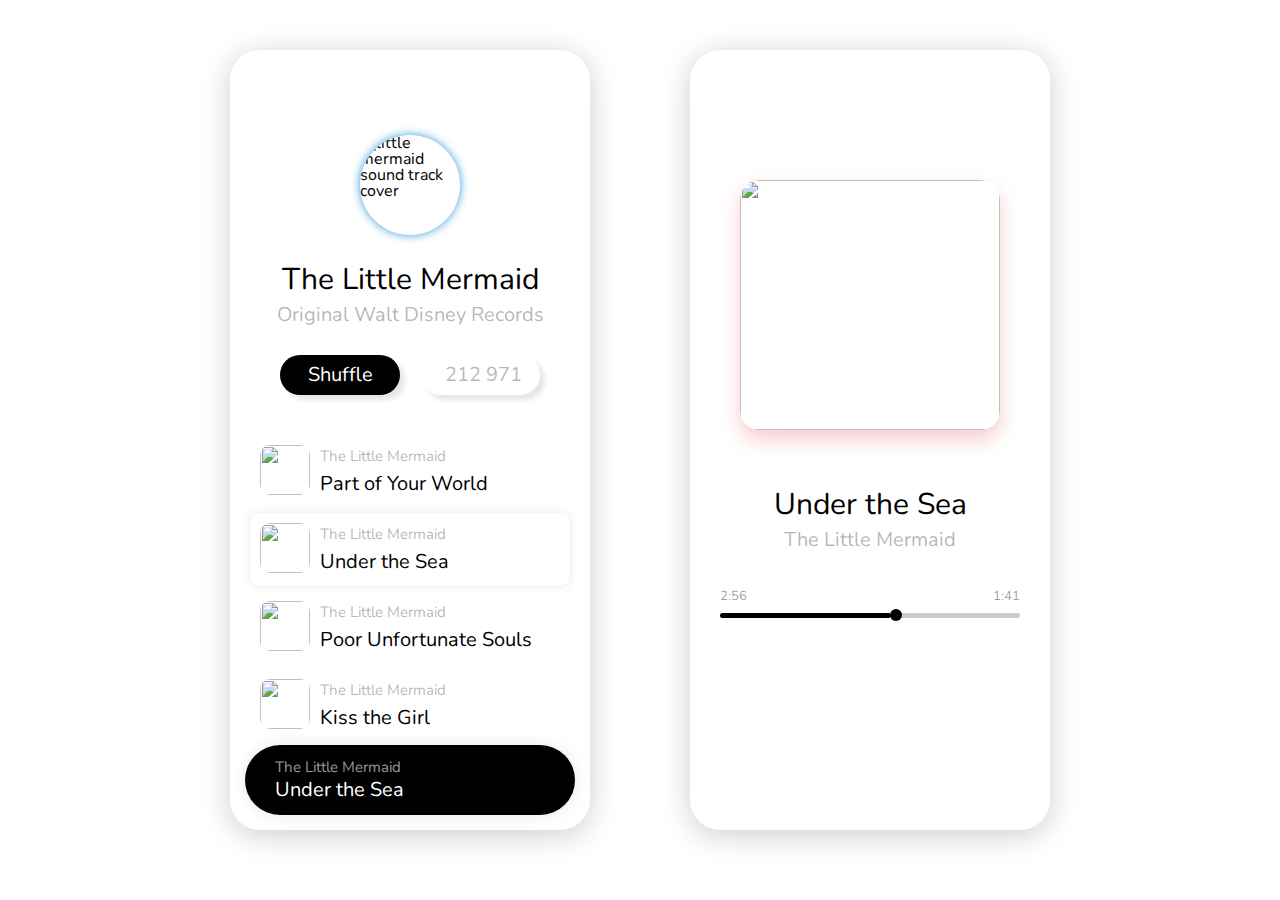
==== kakao_chanllenge/ch_07/index.html @ e3f7c98d "music player x2" ====
<!DOCTYPE html>
<html lang="en">

<head>
    <meta charset="UTF-8">
    <meta http-equiv="X-UA-Compatible" content="IE=edge">
    <meta name="viewport" content="width=device-width, initial-scale=1.0">
    <title>You Are Awesome!</title>
    <link rel="stylesheet" href="style.css">
    <link rel="stylesheet" href="reset.css">
    <link rel="stylesheet" href="top.css">
    <link rel="stylesheet" href="cover.css">
    <link rel="stylesheet" href="button.css">
    <link rel="stylesheet" href="list.css">
    <link rel="stylesheet" href="playing.css">
    <link rel="stylesheet" href="now.css">
    <link rel="stylesheet" href="bar.css">
</head>

<body>
    <div class="container-list">
        <header class="top">
            <i class="fa-solid fa-arrow-left"></i>
            <i class="fa-solid fa-magnifying-glass"></i>
        </header>
        <main class="cover">
            <div class="cover__column"><img
                    src="https://www.disneylyrics.com/wp-content/uploads/2016/10/popular-the-little-mermaid-songs.jpg"
                    alt="little mermaid sound track cover"></div>
            <div class="cover__column">
                <h2 class="cover__title">The Little Mermaid</h2>
                <h4 class="cover__subtitle">Original Walt Disney Records</h4>
            </div>
        </main>
        <div class="button">
            <div class="button__item button__item--shuffle"><span>Shuffle</span></div>
            <div class="button__item button__item--like"><i class="fa-solid fa-heart fa-lg  "></i><span>212 971</span>
            </div>
        </div>
        <div class="list">
            <div class="list__item">
                <div class="list__column">
                    <div class="list__image"><img
                            src="https://encrypted-tbn0.gstatic.com/images?q=tbn:ANd9GcSCAQvFPaciHA23Vocy91W-NEWCD05ldUbRSA&usqp=CAU"
                            alt="">
                    </div>
                    <div class="list__text">
                        <div class="list__title">The Little Mermaid</div>
                        <div class="list__subtitle">Part of Your World</div>
                    </div>
                </div>
                <div class="list__column"><i class="fa-solid fa-ellipsis-vertical"></i></div>
            </div>
            <div class="list__item">
                <div class="list__column">
                    <div class="list__image">
                        <img src="https://encrypted-tbn0.gstatic.com/images?q=tbn:ANd9GcQx5_etQNwTRXZrx_8lCBhzCfVKELv24B0-og&usqp=CAU"
                            alt="">
                        <i class="fa-solid fa-chart-simple fa-xl" style="color: #ffffff;"></i>
                    </div>
                    <div class="list__text">
                        <div class="list__title">The Little Mermaid</div>
                        <div class="list__subtitle">Under the Sea</div>
                    </div>
                </div>
                <div class="list__column"><i class="fa-solid fa-ellipsis-vertical"></i></div>
            </div>
            <div class="list__item">
                <div class="list__column">
                    <div class="list__image"><img
                            src="https://upload.wikimedia.org/wikipedia/en/e/e3/Ursula%28TheLittleMermaid%29character.png"
                            alt="">
                    </div>
                    <div class="list__text">
                        <div class="list__title">The Little Mermaid</div>
                        <div class="list__subtitle">Poor Unfortunate Souls</div>
                    </div>
                </div>
                <div class="list__column"><i class="fa-solid fa-ellipsis-vertical"></i></div>
            </div>
            <div class="list__item">
                <div class="list__column">
                    <div class="list__image"><img
                            src="https://encrypted-tbn0.gstatic.com/images?q=tbn:ANd9GcTOpAInqaGE5Z9zrc1RCQuyEaMbUxqTvf4j96jTB60c2fDQ1bHDcNLkf-OKh3r-Y5ITEY4&usqp=CAU"
                            alt="">
                    </div>
                    <div class="list__text">
                        <div class="list__title">The Little Mermaid</div>
                        <div class="list__subtitle">Kiss the Girl</div>
                    </div>
                </div>
                <div class="list__column"><i class="fa-solid fa-ellipsis-vertical"></i></div>
            </div>
        </div>
        <div class="playing">
            <div class="playing__text">
                <div class="playing__title"><span>The Little Mermaid</span></div>
                <div class="playing__subtitle"><span>Under the Sea</span></div>
            </div>
            <div class="playing__icons">
                <i class="fa-solid fa-backward-step" style="color: #ffffff;"></i>
                <i class="fa-solid fa-pause fa-xl" style="color: #ffffff;"></i>
                <i class="fa-solid fa-forward-step" style="color: #ffffff;"></i>
            </div>
        </div>


    </div>
    <div class=" container-play">
        <header class="top">
            <i class="fa-solid fa-arrow-left"></i>
            <i class="fa-solid fa-ellipsis-vertical"></i>
        </header>
        <div>
            <div class="now">
                <img src="https://encrypted-tbn0.gstatic.com/images?q=tbn:ANd9GcQx5_etQNwTRXZrx_8lCBhzCfVKELv24B0-og&usqp=CAU"
                    alt="">
                <div class="cover__title">Under the Sea</div>
                <div class="cover__subtitle">The Little Mermaid</div>
            </div>
            <div class="bar">
                <div class="bar__time"><span>2:56</span><span>1:41</span></div>
                <div class="bar__line">
                    <div class="bar__line__item"></div>
                    <div class="bar__line__circle"></div>
                    <div class="bar__line__item"></div>
                </div>
                <div class="play-button">
                    <i class="fa-solid fa-repeat fa-xl"></i>
                    <i class="fa-solid fa-backward-step fa-xl"></i>
                    <i class="fa-solid fa-circle-play fa-2xl"></i>
                    <i class="fa-solid fa-forward-step fa-xl"></i>
                    <i class="fa-solid fa-shuffle fa-xl"></i>
                </div>
            </div>

            <script src="https://kit.fontawesome.com/ae146c0eb2.js" crossorigin="anonymous"></script>
</body>

</html>
---- kakao_chanllenge/ch_07/style.css ----
@import url("https://fonts.googleapis.com/css2?family=Nunito&display=swap");
* {
  box-sizing: border-box;
}

body {
  display: flex;
  flex-direction: row;
  justify-content: center;
}
.container-list,
.container-play {
  width: 360px;
  height: 780px;
  background-color: white;
  border-radius: 30px;
  margin: 50px 50px;
  padding: 0px 20px;
  position: relative;
  box-shadow: 0px 5px 30px rgba(0, 0, 0, 0.2);
  font-family: "Nunito", sans-serif;
}
---- kakao_chanllenge/ch_07/top.css ----
.top {
  width: 100%;
  height: 20px;
  display: flex;
  justify-content: space-between;
  text-align: center;
  margin-top: 40px;
  padding: 0px 10px;
}
---- kakao_chanllenge/ch_07/cover.css ----
.cover {
  display: flex;
  justify-content: center;
  align-items: center;
  flex-direction: column;
}
.cover__column {
  display: flex;
  flex-direction: column;
  justify-content: center;
  align-items: center;
}
.cover__column img {
  width: 100px;
  height: 100px;
  border-radius: 50px;
  margin-top: 25px;
  margin-bottom: 30px;
  box-shadow: 0px 0px 10px #339dd7;
}

.cover__title {
  font-size: 30px;
  margin-bottom: 10px;
}

.cover__subtitle {
  font-size: 20px;
  color: rgba(0, 0, 0, 0.3);
}
---- kakao_chanllenge/ch_07/button.css ----
.button {
  display: flex;
  flex-direction: row;
  justify-content: center;
  align-items: center;
  margin-top: 30px;
}
.button__item {
  width: 120px;
  height: 40px;
  border-radius: 20px;
  display: flex;
  justify-content: center;
  align-items: center;
  box-shadow: 5px 5px 5px rgba(0, 0, 0, 0.1);
  margin: 0px 10px;
}
.button__item--shuffle {
  background-color: black;
  color: white;
}
.button__item--like {
  background-color: white;
  color: rgba(0, 0, 0, 0.3);
}
.button__item span {
  font-size: 20px;
}
.button__item--like i {
  margin: 3px;
  color: black;
}
---- kakao_chanllenge/ch_07/list.css ----
.list {
  margin-top: 40px;
}

.list__item {
  width: 100%;
  display: flex;
  justify-content: space-between;
  align-items: center;
  margin-bottom: 5px;
  border-radius: 10px;
  padding: 10px 10px;
}

.list__item:nth-child(2) {
  box-shadow: 0px 0px 10px rgba(0, 0, 0, 0.1);
  position: relative;
}

.fa-chart-simple {
  position: absolute;
  top: 35px;
  left: 25px;
}

.list__column {
  display: flex;
  justify-content: center;
  align-items: center;
}

.list__column i {
  margin-right: 10px;
}

.list__column:last-child {
  justify-content: flex-end;
}

.list__image img {
  width: 50px;
  height: 50px;
  border-radius: 10px;
  margin-right: 10px;
}

.list__title {
  font-size: 15px;
  margin-bottom: 10px;
  color: rgba(0, 0, 0, 0.3);
}

.list__subtitle {
  font-size: 20px;
}
---- kakao_chanllenge/ch_07/playing.css ----
.playing {
  width: 330px;
  height: 70px;
  background-color: black;
  border-radius: 50px;
  position: absolute;
  bottom: 15px;
  left: 15px;
  display: flex;
  justify-content: space-between;
  align-items: center;
  padding: 0px 30px;
  box-shadow: 0px 0px 15px rgba(0, 0, 0, 0.1);
}

.playing__title {
  font-size: 15px;
  margin-bottom: 5px;
  color: rgba(255, 255, 255, 0.6);
}
.playing__subtitle {
  font-size: 20px;
  color: white;
}
.playing__icons i {
  margin: 0px 10px;
}
---- kakao_chanllenge/ch_07/now.css ----
.now {
  display: flex;
  justify-content: center;
  align-items: center;
  flex-direction: column;
  margin-top: 70px;
}
.now img {
  width: 260px;
  height: 250px;
  border-radius: 20px;
  box-shadow: 0px 10px 20px rgba(235, 88, 88, 0.3);
  margin-bottom: 60px;
}
---- kakao_chanllenge/ch_07/bar.css ----
.bar__time {
  display: flex;
  justify-content: space-between;
  margin: 40px 10px 0px 10px;
  font-size: 13px;
  color: rgba(0, 0, 0, 0.4);
  flex-direction: row;
}
.bar__line {
  display: flex;
  justify-content: space-between;
  flex-direction: row;
  position: relative;
}
.bar__line__item {
  margin: 10px;
  width: 300px;
  height: 5px;
  border-radius: 10px;
}
.bar__line__item:first-child {
  width: 200px;
  background-color: black;
  margin-right: 0px;
}
.bar__line__item:last-child {
  width: 150px;
  margin-left: 0px;
  background-color: rgba(0, 0, 0, 0.2);
}
.bar__line__circle {
  position: absolute;
  top: 6px;
  left: 180px;
  width: 12px;
  height: 12px;
  background-color: black;
  border-radius: 10px;
}
.play-button {
  margin: 90px 10px 0px 10px;
  display: flex;
  justify-content: space-between;
  align-items: center;
}
.play-button i:nth-child(3) {
  font-size: 60px;
}
.play-button i:first-child,
.play-button i:last-child {
  color: rgba(0, 0, 0, 0.2);
}
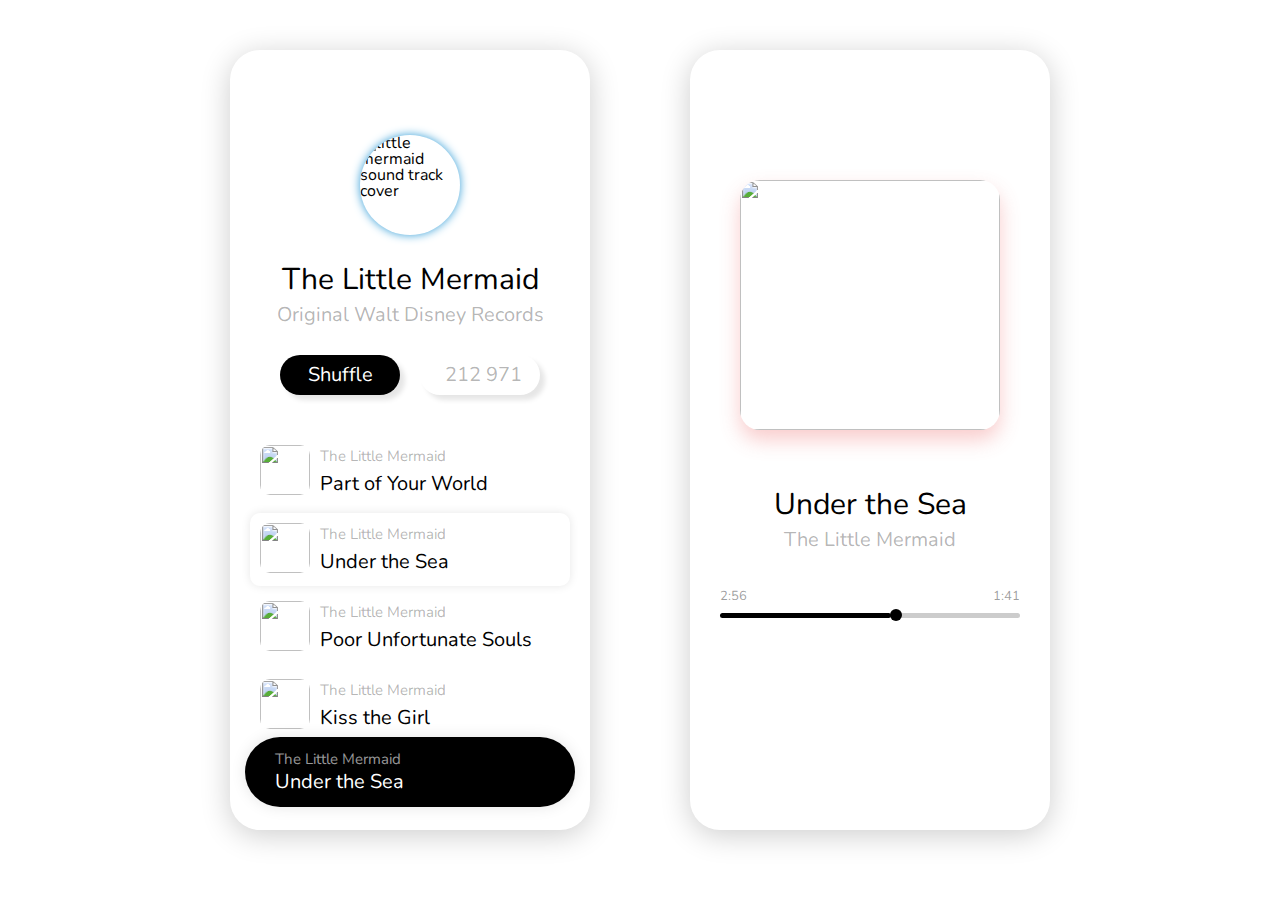
==== commit 08d28a91: "add containaer" ====
--- a/kakao_chanllenge/ch_07/index.html
+++ b/kakao_chanllenge/ch_07/index.html
@@ -18,122 +18,124 @@
 </head>
 
 <body>
-    <div class="container-list">
-        <header class="top">
-            <i class="fa-solid fa-arrow-left"></i>
-            <i class="fa-solid fa-magnifying-glass"></i>
-        </header>
-        <main class="cover">
-            <div class="cover__column"><img
-                    src="https://www.disneylyrics.com/wp-content/uploads/2016/10/popular-the-little-mermaid-songs.jpg"
-                    alt="little mermaid sound track cover"></div>
-            <div class="cover__column">
-                <h2 class="cover__title">The Little Mermaid</h2>
-                <h4 class="cover__subtitle">Original Walt Disney Records</h4>
+    <div class="container">
+        <div class="container-list">
+            <header class="top">
+                <i class="fa-solid fa-arrow-left"></i>
+                <i class="fa-solid fa-magnifying-glass"></i>
+            </header>
+            <main class="cover">
+                <div class="cover__column"><img
+                        src="https://www.disneylyrics.com/wp-content/uploads/2016/10/popular-the-little-mermaid-songs.jpg"
+                        alt="little mermaid sound track cover"></div>
+                <div class="cover__column">
+                    <h2 class="cover__title">The Little Mermaid</h2>
+                    <h4 class="cover__subtitle">Original Walt Disney Records</h4>
+                </div>
+            </main>
+            <div class="button">
+                <div class="button__item button__item--shuffle"><span>Shuffle</span></div>
+                <div class="button__item button__item--like"><i class="fa-solid fa-heart fa-lg  "></i><span>212
+                        971</span>
+                </div>
             </div>
-        </main>
-        <div class="button">
-            <div class="button__item button__item--shuffle"><span>Shuffle</span></div>
-            <div class="button__item button__item--like"><i class="fa-solid fa-heart fa-lg  "></i><span>212 971</span>
+            <div class="list">
+                <div class="list__item">
+                    <div class="list__column">
+                        <div class="list__image"><img
+                                src="https://encrypted-tbn0.gstatic.com/images?q=tbn:ANd9GcSCAQvFPaciHA23Vocy91W-NEWCD05ldUbRSA&usqp=CAU"
+                                alt="">
+                        </div>
+                        <div class="list__text">
+                            <div class="list__title">The Little Mermaid</div>
+                            <div class="list__subtitle">Part of Your World</div>
+                        </div>
+                    </div>
+                    <div class="list__column"><i class="fa-solid fa-ellipsis-vertical"></i></div>
+                </div>
+                <div class="list__item">
+                    <div class="list__column">
+                        <div class="list__image">
+                            <img src="https://encrypted-tbn0.gstatic.com/images?q=tbn:ANd9GcQx5_etQNwTRXZrx_8lCBhzCfVKELv24B0-og&usqp=CAU"
+                                alt="">
+                            <i class="fa-solid fa-chart-simple fa-xl" style="color: #ffffff;"></i>
+                        </div>
+                        <div class="list__text">
+                            <div class="list__title">The Little Mermaid</div>
+                            <div class="list__subtitle">Under the Sea</div>
+                        </div>
+                    </div>
+                    <div class="list__column"><i class="fa-solid fa-ellipsis-vertical"></i></div>
+                </div>
+                <div class="list__item">
+                    <div class="list__column">
+                        <div class="list__image"><img
+                                src="https://upload.wikimedia.org/wikipedia/en/e/e3/Ursula%28TheLittleMermaid%29character.png"
+                                alt="">
+                        </div>
+                        <div class="list__text">
+                            <div class="list__title">The Little Mermaid</div>
+                            <div class="list__subtitle">Poor Unfortunate Souls</div>
+                        </div>
+                    </div>
+                    <div class="list__column"><i class="fa-solid fa-ellipsis-vertical"></i></div>
+                </div>
+                <div class="list__item">
+                    <div class="list__column">
+                        <div class="list__image"><img
+                                src="https://encrypted-tbn0.gstatic.com/images?q=tbn:ANd9GcTOpAInqaGE5Z9zrc1RCQuyEaMbUxqTvf4j96jTB60c2fDQ1bHDcNLkf-OKh3r-Y5ITEY4&usqp=CAU"
+                                alt="">
+                        </div>
+                        <div class="list__text">
+                            <div class="list__title">The Little Mermaid</div>
+                            <div class="list__subtitle">Kiss the Girl</div>
+                        </div>
+                    </div>
+                    <div class="list__column"><i class="fa-solid fa-ellipsis-vertical"></i></div>
+                </div>
             </div>
-        </div>
-        <div class="list">
-            <div class="list__item">
-                <div class="list__column">
-                    <div class="list__image"><img
-                            src="https://encrypted-tbn0.gstatic.com/images?q=tbn:ANd9GcSCAQvFPaciHA23Vocy91W-NEWCD05ldUbRSA&usqp=CAU"
-                            alt="">
-                    </div>
-                    <div class="list__text">
-                        <div class="list__title">The Little Mermaid</div>
-                        <div class="list__subtitle">Part of Your World</div>
-                    </div>
+            <div class="playing">
+                <div class="playing__text">
+                    <div class="playing__title"><span>The Little Mermaid</span></div>
+                    <div class="playing__subtitle"><span>Under the Sea</span></div>
                 </div>
-                <div class="list__column"><i class="fa-solid fa-ellipsis-vertical"></i></div>
-            </div>
-            <div class="list__item">
-                <div class="list__column">
-                    <div class="list__image">
-                        <img src="https://encrypted-tbn0.gstatic.com/images?q=tbn:ANd9GcQx5_etQNwTRXZrx_8lCBhzCfVKELv24B0-og&usqp=CAU"
-                            alt="">
-                        <i class="fa-solid fa-chart-simple fa-xl" style="color: #ffffff;"></i>
-                    </div>
-                    <div class="list__text">
-                        <div class="list__title">The Little Mermaid</div>
-                        <div class="list__subtitle">Under the Sea</div>
-                    </div>
-                </div>
-                <div class="list__column"><i class="fa-solid fa-ellipsis-vertical"></i></div>
-            </div>
-            <div class="list__item">
-                <div class="list__column">
-                    <div class="list__image"><img
-                            src="https://upload.wikimedia.org/wikipedia/en/e/e3/Ursula%28TheLittleMermaid%29character.png"
-                            alt="">
-                    </div>
-                    <div class="list__text">
-                        <div class="list__title">The Little Mermaid</div>
-                        <div class="list__subtitle">Poor Unfortunate Souls</div>
-                    </div>
-                </div>
-                <div class="list__column"><i class="fa-solid fa-ellipsis-vertical"></i></div>
-            </div>
-            <div class="list__item">
-                <div class="list__column">
-                    <div class="list__image"><img
-                            src="https://encrypted-tbn0.gstatic.com/images?q=tbn:ANd9GcTOpAInqaGE5Z9zrc1RCQuyEaMbUxqTvf4j96jTB60c2fDQ1bHDcNLkf-OKh3r-Y5ITEY4&usqp=CAU"
-                            alt="">
-                    </div>
-                    <div class="list__text">
-                        <div class="list__title">The Little Mermaid</div>
-                        <div class="list__subtitle">Kiss the Girl</div>
-                    </div>
-                </div>
-                <div class="list__column"><i class="fa-solid fa-ellipsis-vertical"></i></div>
-            </div>
-        </div>
-        <div class="playing">
-            <div class="playing__text">
-                <div class="playing__title"><span>The Little Mermaid</span></div>
-                <div class="playing__subtitle"><span>Under the Sea</span></div>
-            </div>
-            <div class="playing__icons">
-                <i class="fa-solid fa-backward-step" style="color: #ffffff;"></i>
-                <i class="fa-solid fa-pause fa-xl" style="color: #ffffff;"></i>
-                <i class="fa-solid fa-forward-step" style="color: #ffffff;"></i>
-            </div>
-        </div>
-
-
-    </div>
-    <div class=" container-play">
-        <header class="top">
-            <i class="fa-solid fa-arrow-left"></i>
-            <i class="fa-solid fa-ellipsis-vertical"></i>
-        </header>
-        <div>
-            <div class="now">
-                <img src="https://encrypted-tbn0.gstatic.com/images?q=tbn:ANd9GcQx5_etQNwTRXZrx_8lCBhzCfVKELv24B0-og&usqp=CAU"
-                    alt="">
-                <div class="cover__title">Under the Sea</div>
-                <div class="cover__subtitle">The Little Mermaid</div>
-            </div>
-            <div class="bar">
-                <div class="bar__time"><span>2:56</span><span>1:41</span></div>
-                <div class="bar__line">
-                    <div class="bar__line__item"></div>
-                    <div class="bar__line__circle"></div>
-                    <div class="bar__line__item"></div>
-                </div>
-                <div class="play-button">
-                    <i class="fa-solid fa-repeat fa-xl"></i>
-                    <i class="fa-solid fa-backward-step fa-xl"></i>
-                    <i class="fa-solid fa-circle-play fa-2xl"></i>
-                    <i class="fa-solid fa-forward-step fa-xl"></i>
-                    <i class="fa-solid fa-shuffle fa-xl"></i>
+                <div class="playing__icons">
+                    <i class="fa-solid fa-backward-step" style="color: #ffffff;"></i>
+                    <i class="fa-solid fa-pause fa-xl" style="color: #ffffff;"></i>
+                    <i class="fa-solid fa-forward-step" style="color: #ffffff;"></i>
                 </div>
             </div>
 
+
+        </div>
+        <div class=" container-play">
+            <header class="top">
+                <i class="fa-solid fa-arrow-left"></i>
+                <i class="fa-solid fa-ellipsis-vertical"></i>
+            </header>
+            <div>
+                <div class="now">
+                    <img src="https://encrypted-tbn0.gstatic.com/images?q=tbn:ANd9GcQx5_etQNwTRXZrx_8lCBhzCfVKELv24B0-og&usqp=CAU"
+                        alt="">
+                    <div class="cover__title">Under the Sea</div>
+                    <div class="cover__subtitle">The Little Mermaid</div>
+                </div>
+                <div class="bar">
+                    <div class="bar__time"><span>2:56</span><span>1:41</span></div>
+                    <div class="bar__line">
+                        <div class="bar__line__item"></div>
+                        <div class="bar__line__circle"></div>
+                        <div class="bar__line__item"></div>
+                    </div>
+                    <div class="play-button">
+                        <i class="fa-solid fa-repeat fa-xl"></i>
+                        <i class="fa-solid fa-backward-step fa-xl"></i>
+                        <i class="fa-solid fa-circle-play fa-2xl"></i>
+                        <i class="fa-solid fa-forward-step fa-xl"></i>
+                        <i class="fa-solid fa-shuffle fa-xl"></i>
+                    </div>
+                </div>
+            </div>
             <script src="https://kit.fontawesome.com/ae146c0eb2.js" crossorigin="anonymous"></script>
 </body>
 
--- a/kakao_chanllenge/ch_07/style.css
+++ b/kakao_chanllenge/ch_07/style.css
@@ -3,7 +3,7 @@
   box-sizing: border-box;
 }
 
-body {
+.container {
   display: flex;
   flex-direction: row;
   justify-content: center;
@@ -16,7 +16,6 @@
   border-radius: 30px;
   margin: 50px 50px;
   padding: 0px 20px;
-  position: relative;
   box-shadow: 0px 5px 30px rgba(0, 0, 0, 0.2);
   font-family: "Nunito", sans-serif;
 }
--- a/kakao_chanllenge/ch_07/playing.css
+++ b/kakao_chanllenge/ch_07/playing.css
@@ -3,9 +3,9 @@
   height: 70px;
   background-color: black;
   border-radius: 50px;
-  position: absolute;
-  bottom: 15px;
-  left: 15px;
+  position: relative;
+  bottom: 10px;
+  right: 5px;
   display: flex;
   justify-content: space-between;
   align-items: center;
